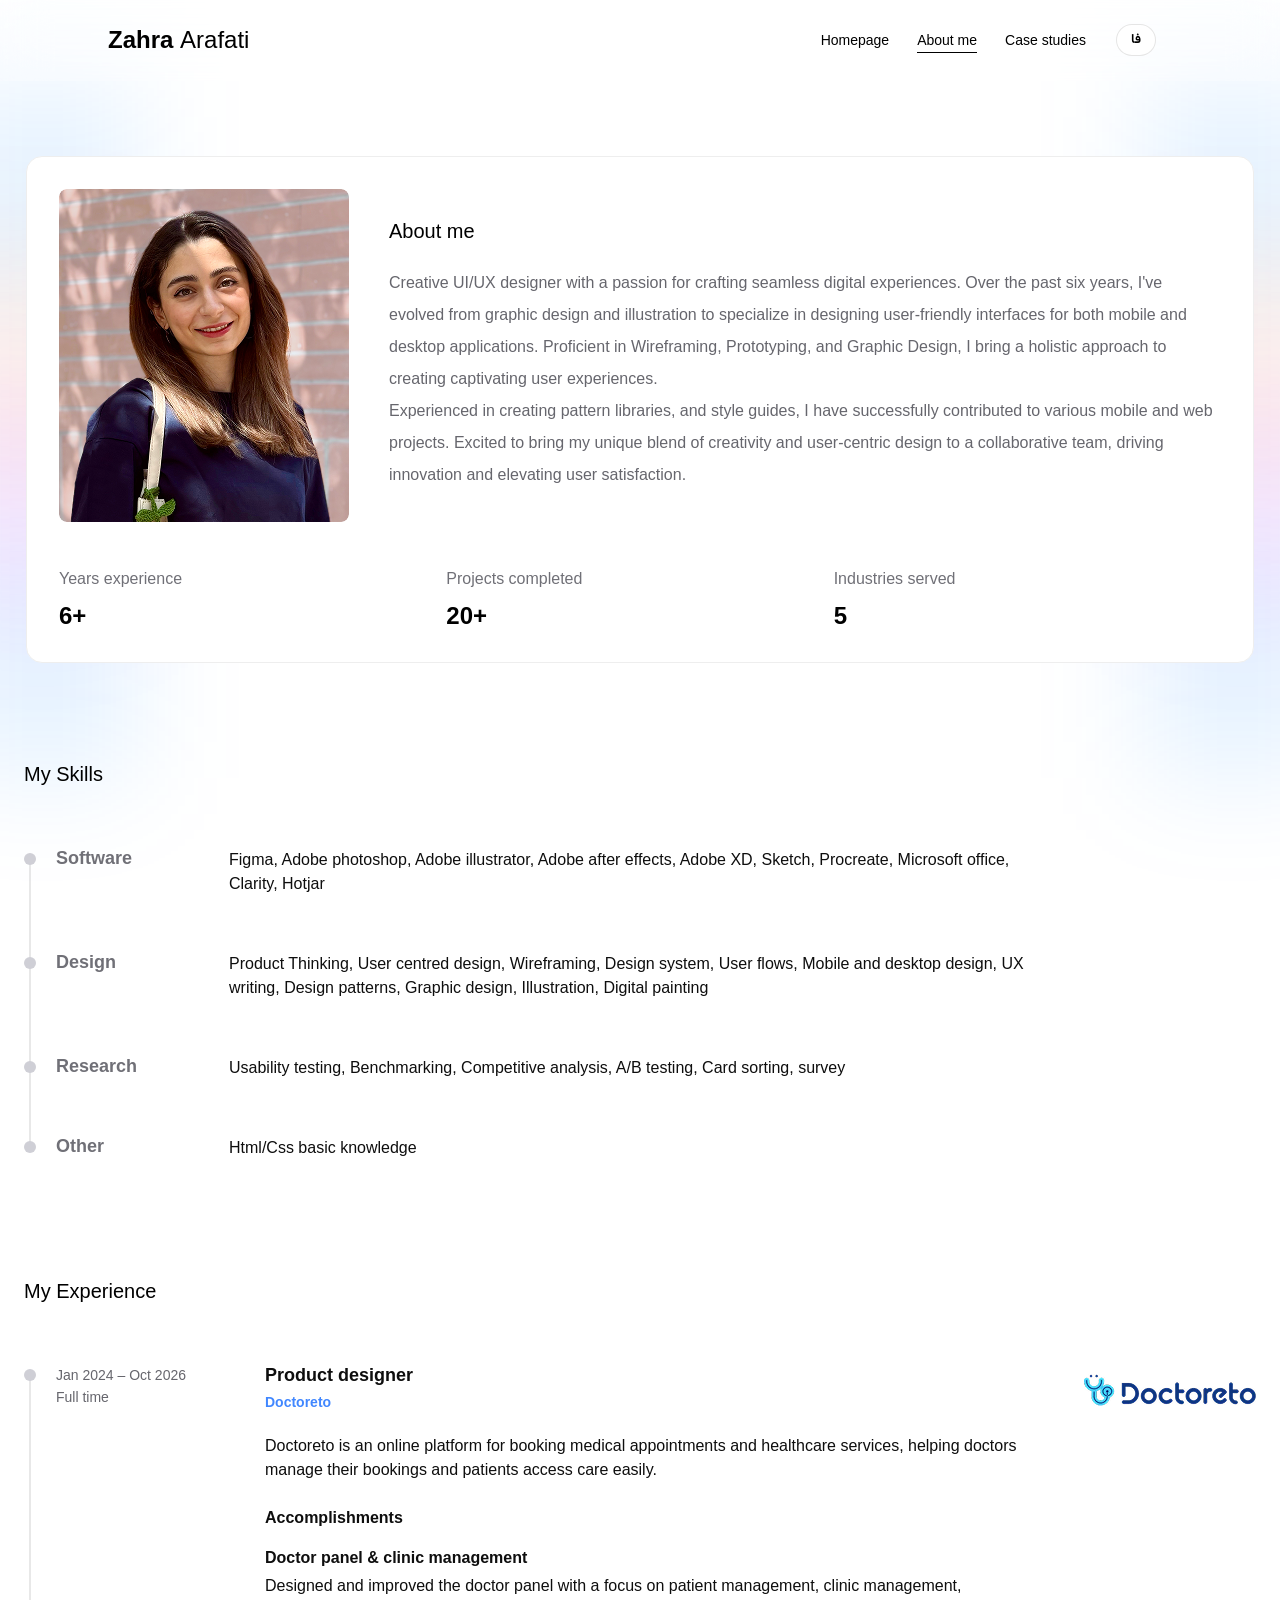
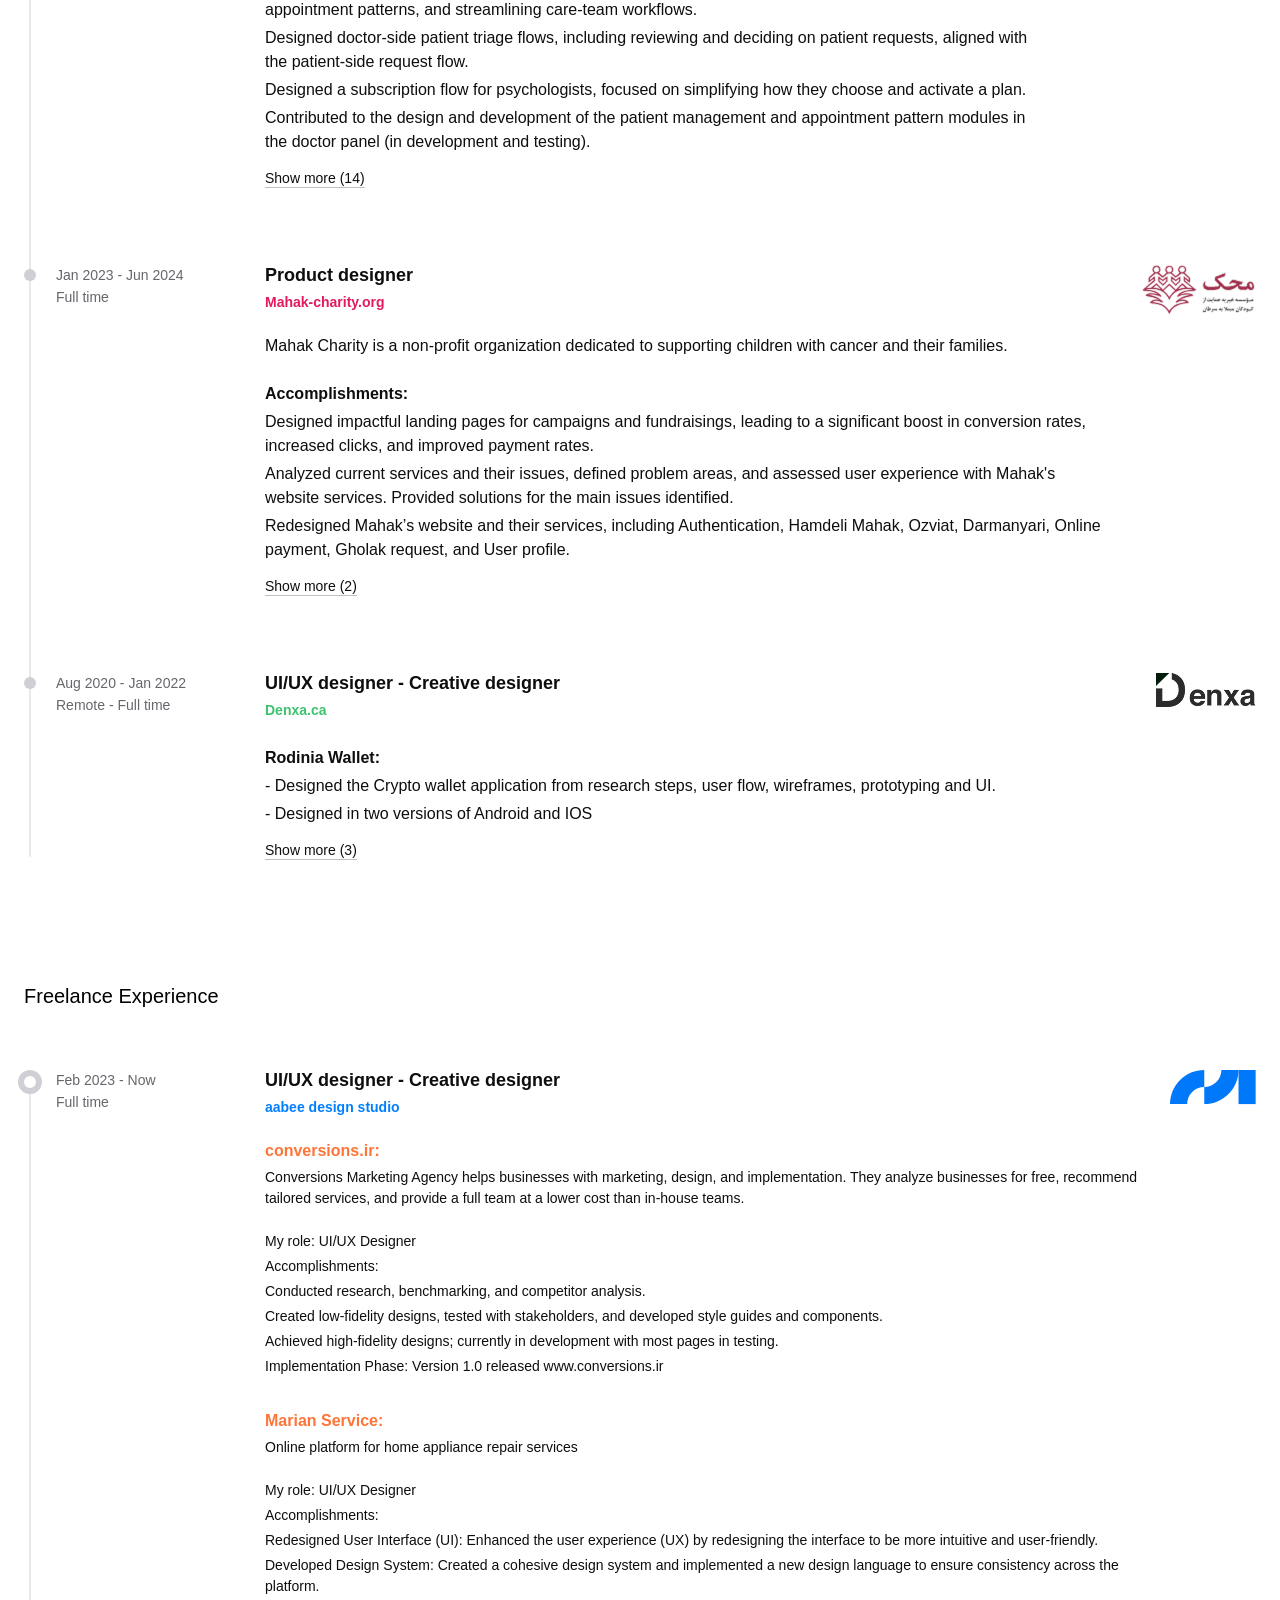
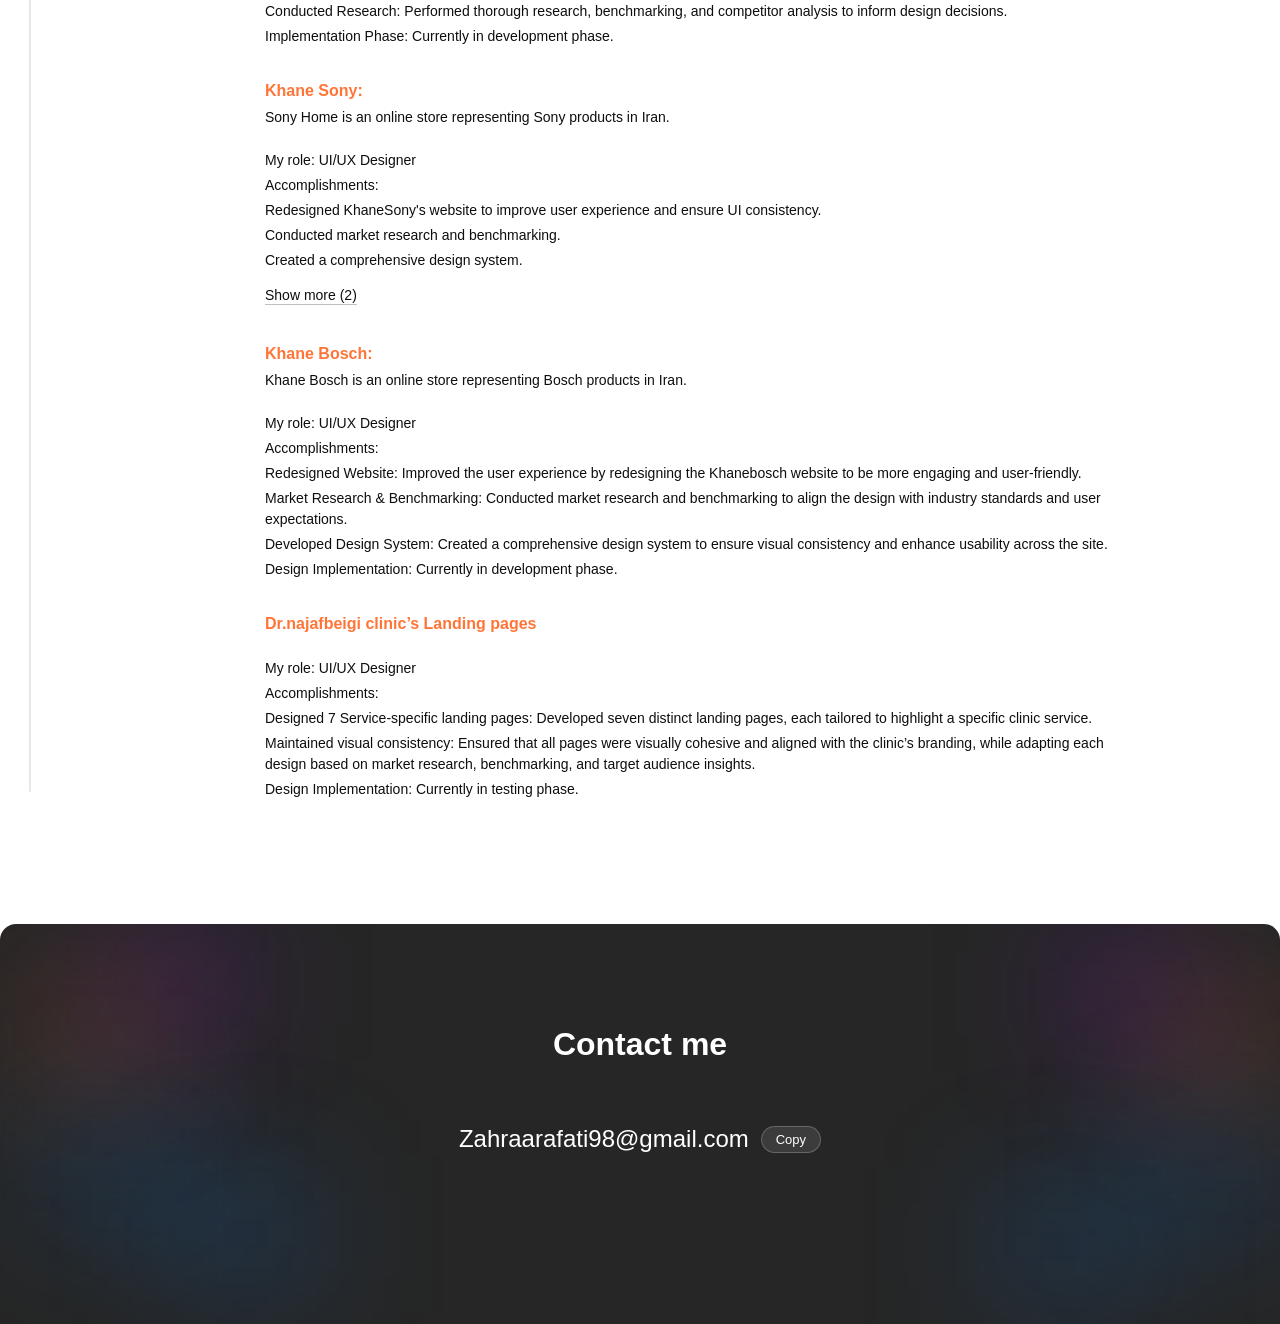
==== about.html @ ebd77eea "Add files via upload" ====
<!DOCTYPE html>
<html lang="en">
<head>
  <meta charset="UTF-8">
  <meta name="viewport" content="width=device-width, initial-scale=1">
  <title>About me — Zahra Arafati</title>
  <meta name="description" content="Skills, experience and freelance work of Zahra Arafati, product designer and illustrator.">
  <link rel="icon" href="assets/favicon.svg" type="image/svg+xml">
  <meta property="og:type" content="website">
  <meta property="og:url" content="https://byzaru.github.io/about.html">
  <meta property="og:title" content="About me — Zahra Arafati">
  <meta property="og:description" content="Skills, experience and freelance work of Zahra Arafati, product designer and illustrator.">
  <meta property="og:image" content="https://byzaru.github.io/assets/og-image.png">
  <meta property="og:image:width" content="1200">
  <meta property="og:image:height" content="630">
  <meta name="twitter:card" content="summary_large_image">
  <link rel="preconnect" href="https://fonts.googleapis.com">
  <link rel="preconnect" href="https://fonts.gstatic.com" crossorigin>
  <link href="https://fonts.googleapis.com/css2?family=Vazirmatn:wght@300;400;500;700&display=swap" rel="stylesheet">
  <link rel="stylesheet" href="style.css">
</head>
<body data-page="about">
  <div class="bg-orbs" aria-hidden="true">
    <span class="orb orb--purple"></span><span class="orb orb--blue"></span>
    <span class="orb orb--orange"></span><span class="orb orb--green"></span>
  </div>
  <header class="site-header" id="site-header"></header>
  <main id="site-main" class="about-main"></main>
  <footer class="site-footer" id="site-footer"></footer>

  <script src="content.js"></script>
  <script src="main.js"></script>
</body>
</html>
---- style.css ----
/* ===== Tokens ===== */
:root {
  --ink: #000;
  --ink-2: #0e0e0e;
  --muted: #5f5f66;
  --muted-2: #66666d;
  --muted-3: #707077;
  --dark: #262626;
  --blue: #007fff;
  --purple: #8f00ff;
  --orange: #ff7538;
  --green: #3dc26d;
  --container: 1232px;
  --font: "Helvetica Neue", Helvetica, Arial, sans-serif;
  --font-fa: Vazirmatn, Tahoma, sans-serif;

  /* glass surfaces */
  --glass-bg: #fff;
  --glass-border: #eee;
  --glass-shadow: none;
  --glass-blur: none;
  color-scheme: light;
}

*, *::before, *::after { box-sizing: border-box; }
html { scroll-behavior: smooth; scroll-padding-top: 90px; overflow-x: clip; }
::selection { background: rgba(0, 0, 0, .1); }

body {
  margin: 0;
  font-family: var(--font);
  color: var(--ink);
  background: #fff;
  -webkit-font-smoothing: antialiased;
  overflow-x: clip;
}
html[lang="fa"] body { font-family: var(--font-fa); }

img { max-width: 100%; display: block; }
img.img-missing { visibility: hidden; }
a { color: inherit; text-decoration: none; }
p { margin: 0; }
h1, h2, h3, h4 { margin: 0; font-weight: inherit; }
button { font: inherit; }
:focus-visible { outline: 2px solid var(--blue); outline-offset: 3px; border-radius: 6px; }

.container { width: min(var(--container), 100% - 48px); margin-inline: auto; }

/* ===== Colour layer beneath everything ===== */
.bg-orbs { display: none; position: fixed; inset: 0; z-index: -1; overflow: hidden; pointer-events: none; }
.orb {
  position: absolute;
  border-radius: 50%;
  filter: blur(100px);
  opacity: .16;
  animation: drift 26s ease-in-out infinite alternate;
}
.orb--purple { width: 30vw; height: 30vw; max-width: 440px; max-height: 440px; background: #c9a6ff; top: -14vw; inset-inline-start: 22vw; }
.orb--blue   { width: 42vw; height: 42vw; max-width: 620px; max-height: 620px; background: #6fb6ff; top: 8vh; inset-inline-end: -10vw; animation-delay: -6s; }
.orb--orange { width: 34vw; height: 34vw; max-width: 520px; max-height: 520px; background: #ffb28a; bottom: 4vh; inset-inline-start: -8vw; animation-delay: -12s; }
.orb--green  { width: 30vw; height: 30vw; max-width: 460px; max-height: 460px; background: #8fe3b0; bottom: -12vw; inset-inline-end: 18vw; animation-delay: -18s; }
.bg-orbs::after {
  /* fine grain so the blur reads as frosted, not flat */
  content: "";
  position: absolute;
  inset: 0;
  opacity: .025;
  background-image: url("data:image/svg+xml;utf8,<svg xmlns='http://www.w3.org/2000/svg' width='160' height='160'><filter id='n'><feTurbulence type='fractalNoise' baseFrequency='.9' numOctaves='2' stitchTiles='stitch'/></filter><rect width='100%' height='100%' filter='url(%23n)'/></svg>");
}
@keyframes drift {
  0% { translate: 0 0; scale: 1; }
  50% { translate: 4vw 3vh; scale: 1.08; }
  100% { translate: -3vw -2vh; scale: .95; }
}

.glass {
  background: var(--glass-bg);
  border: 1px solid var(--glass-border);
  box-shadow: var(--glass-shadow);
  backdrop-filter: var(--glass-blur);
  -webkit-backdrop-filter: var(--glass-blur);
}

/* Soft colour blobs from the Figma file (10% tints, 55px blur) */
.blob { position: absolute; filter: blur(55px); pointer-events: none; z-index: 0; }
.blob--purple { background: rgba(143, 0, 255, .1); }
.blob--blue   { background: rgba(0, 127, 255, .1); }
.blob--orange { background: rgba(255, 117, 56, .1); }
.hero > .container, .about-main > *:not(.blob) { position: relative; z-index: 1; }

/* ===== Header ===== */
.site-header {
  position: sticky;
  top: 0;
  z-index: 50;
  background: rgba(255, 255, 255, .2);
  backdrop-filter: blur(23px);
  -webkit-backdrop-filter: blur(24px) saturate(140%);
  border-bottom: 1px solid transparent;
  transition: background .3s, box-shadow .3s, border-color .3s;
}
.site-header.is-scrolled {
  background: rgba(255, 255, 255, .92);
  border-bottom-color: rgba(0, 0, 0, .06);
  box-shadow: 0 8px 30px -20px rgba(0, 0, 0, .18);
}
.site-header__inner {
  display: flex;
  align-items: center;
  justify-content: space-between;
  gap: 16px;
  padding: 24px 108px;
  max-width: 1440px;
  margin-inline: auto;
  transition: padding .3s;
}
.site-header.is-scrolled .site-header__inner { padding-top: 14px; padding-bottom: 14px; }
.logo { font-family: Helvetica, Arial, sans-serif; font-size: 24px; font-weight: 700; white-space: nowrap; }
html[lang="fa"] .logo { font-family: var(--font-fa); font-size: 22px; }
.logo__light { font-weight: 300; }

.header-right { display: flex; align-items: center; gap: 16px; }
.nav { display: flex; align-items: center; }
.nav a {
  position: relative;
  padding: 8px 14px;
  font-size: 14px;
  white-space: nowrap;
}
.nav a::after {
  content: "";
  position: absolute;
  inset-inline: 14px;
  bottom: 3px;
  height: 1.5px;
  background: currentColor;
  transform: scaleX(0);
  transform-origin: left;
  transition: transform .3s cubic-bezier(.2, .7, .2, 1);
}
html[dir="rtl"] .nav a::after { transform-origin: right; }
.nav a:hover::after, .nav a[aria-current="page"]::after { transform: scaleX(1); }

.lang-toggle {
  min-width: 40px;
  height: 32px;
  padding: 0 10px;
  border-radius: 99px;
  border: 1px solid rgba(0, 0, 0, .1);
  background: #fff;
  box-shadow: none;
  cursor: pointer;
  font-size: 13px;
  font-weight: 700;
  transition: background .2s;
}
.lang-toggle[lang="fa"] { font-family: var(--font-fa); }
.lang-toggle[lang="en"] { font-family: var(--font); }
.lang-toggle:hover { background: #f4f4f5; }

.socials { display: flex; align-items: center; gap: 20px; }
.socials a { display: block; transition: opacity .2s; }
.socials a:hover { opacity: .6; }
.socials img { width: 32px; height: 32px; }
.socials .icon-linkedin { height: 30.082px; }

/* ===== Buttons ===== */
.btn {
  display: inline-flex;
  align-items: center;
  justify-content: center;
  height: 56px;
  padding: 12px 32px;
  border-radius: 12px;
  font-family: Inter, var(--font);
  font-size: 16px;
  font-weight: 500;
  transition: transform .15s, box-shadow .2s, background .2s;
}
html[lang="fa"] .btn { font-family: var(--font-fa); }
.btn:hover { transform: translateY(-1px); }
.btn--dark { background: var(--dark); color: #fff; }
.btn--dark:hover { background: #000; }
.btn--glass {
  color: #000;
  border: 1px solid rgba(0, 0, 0, .85);
  background: #fff;
}
.btn--glass:hover { background: #f5f5f5; }

/* ===== Hero ===== */
.hero { position: relative; padding: 119px 0 110px; }
.hero__inner { display: flex; justify-content: space-between; gap: 40px; }
.hero__text { max-width: 813px; display: flex; flex-direction: column; gap: 40px; }
.hero__title { font-size: 32px; font-weight: 500; line-height: 1.5; max-width: 560px; }
.hero__desc { font-size: 21px; font-weight: 500; line-height: 1.8; color: var(--muted); }
html[lang="fa"] .hero__title { font-weight: 700; line-height: 1.7; }
html[lang="fa"] .hero__desc { font-size: 19px; font-weight: 400; line-height: 2; }
.hero__actions { display: flex; gap: 26px; flex-wrap: wrap; }

/* Skill bubbles */
.bubbles { position: relative; flex: 0 0 420px; height: 340px; }
.bubble-wrap {
  position: absolute;
  transition: transform .6s cubic-bezier(.2, .7, .2, 1);
  animation: pop .7s cubic-bezier(.3, 1.4, .5, 1) both;
  animation-delay: calc(450ms + var(--i) * 110ms);
}
.bubble {
  position: relative;
  display: inline-flex;
  align-items: center;
  gap: 10px;
  padding: 10px 18px 10px 14px;
  border-radius: 99px;
  background: #fff;
  color: #1a1a1a;
  border: 1px solid rgba(0, 0, 0, .08);
  box-shadow: 0 1px 2px rgba(0, 0, 0, .04), 0 10px 24px -14px rgba(0, 0, 0, .18);
  font-size: 14px;
  font-weight: 500;
  line-height: 1.5;
  white-space: nowrap;
  animation: float 7s ease-in-out infinite;
  animation-delay: calc(var(--i, 0) * -1.7s);
  transition: border-color .25s, box-shadow .25s;
}
.bubble::before {
  content: "";
  width: 8px;
  height: 8px;
  border-radius: 50%;
  background: var(--c, #1a1a1a);
  flex: none;
}
.bubble:hover { border-color: rgba(0, 0, 0, .18); box-shadow: 0 1px 2px rgba(0, 0, 0, .04), 0 14px 30px -14px rgba(0, 0, 0, .25); }
.bubble--blue   { --c: var(--blue); }
.bubble--purple { --c: var(--purple); }
.bubble--orange { --c: var(--orange); }
.bubble--green  { --c: var(--green); }

@keyframes float { 0%, 100% { transform: translateY(0); } 50% { transform: translateY(-5px); } }
@keyframes pop { from { opacity: 0; scale: .6; } to { opacity: 1; scale: 1; } }

.reveal { animation: rise .8s cubic-bezier(.2, .7, .2, 1) both; animation-delay: calc(80ms + var(--d, 0) * 120ms); }
@keyframes rise { from { opacity: 0; transform: translateY(16px); } to { opacity: 1; transform: none; } }

/* ===== Section titles ===== */
.section-title { font-size: 32px; font-weight: 700; line-height: 1.5; }
.section-head { display: flex; align-items: baseline; justify-content: space-between; gap: 24px; flex-wrap: wrap; margin-bottom: 40px; }
.section-intro { font-size: 17px; color: var(--muted); }

/* ===== Case studies ===== */
.projects { padding-bottom: 140px; }
.projects .section-head { margin-bottom: 40px; }
.project-list { display: grid; grid-template-columns: repeat(2, minmax(0, 1fr)); gap: 24px; }

.cs-card {
  --accent: #007fff;
  position: relative;
  display: flex;
  flex-direction: column;
  gap: 20px;
  padding: 10px 10px 24px;
  background: #fff;
  border: 1px solid #eee;
  border-radius: 20px;
  color: inherit;
  transition: transform .45s cubic-bezier(.2, .7, .2, 1), box-shadow .45s, border-color .3s;
}
.cs-card:hover {
  transform: translateY(-4px);
  border-color: #e4e4e7;
  box-shadow: 0 24px 48px -28px rgba(0, 0, 0, .22);
}

/* media: tinted stage with the page screenshot rising from the bottom */
.cs-media {
  position: relative;
  aspect-ratio: 4 / 3;
  border-radius: 14px;
  overflow: hidden;
  background:
    radial-gradient(60% 70% at 85% 0%, color-mix(in srgb, var(--accent) 16%, transparent), transparent 70%),
    radial-gradient(50% 60% at 0% 100%, color-mix(in srgb, var(--accent) 10%, transparent), transparent 70%),
    color-mix(in srgb, var(--accent) 5%, #fafafa);
}
.cs-shot {
  position: absolute;
  inset-inline: 14%;
  bottom: 0;
  height: 84%;
  border-radius: 10px 10px 0 0;
  overflow: hidden;
  box-shadow: 0 -2px 0 rgba(255, 255, 255, .6), 0 18px 40px -18px color-mix(in srgb, var(--accent) 45%, rgba(0, 0, 0, .35));
  transition: transform .5s cubic-bezier(.2, .7, .2, 1);
  /* skeleton shown until a screenshot is uploaded */
  background:
    linear-gradient(#ededf0, #ededf0) 22px 24px / 34% 10px no-repeat,
    linear-gradient(#f3f3f5, #f3f3f5) 22px 48px / 68% 7px no-repeat,
    linear-gradient(#f3f3f5, #f3f3f5) 22px 63px / 52% 7px no-repeat,
    linear-gradient(color-mix(in srgb, var(--accent) 14%, #fff), color-mix(in srgb, var(--accent) 14%, #fff)) 22px 92px / calc(100% - 44px) 46% no-repeat,
    linear-gradient(#f3f3f5, #f3f3f5) 22px calc(92px + 46% + 18px) / 40% 7px no-repeat,
    #fff;
}
.cs-shot img {
  width: 100%;
  height: 100%;
  object-fit: cover;
  object-position: top;
  transition: object-position 6s cubic-bezier(.45, 0, .2, 1);
}
.cs-card:hover .cs-shot { transform: translateY(-6px); }
.cs-card:hover .cs-shot img { object-position: bottom; }

.cs-logo {
  position: absolute;
  top: 14px;
  inset-inline-start: 14px;
  display: flex;
  align-items: center;
  height: 34px;
  padding: 0 12px;
  border-radius: 99px;
  background: rgba(255, 255, 255, .85);
  backdrop-filter: blur(8px);
  -webkit-backdrop-filter: blur(8px);
  border: 1px solid rgba(0, 0, 0, .05);
}
.cs-logo img { height: 18px; width: auto; }
.cs-logo:has(img.img-missing) { display: none; }

.cs-body { display: flex; flex-direction: column; gap: 10px; padding: 0 14px; }
.cs-meta { display: flex; align-items: center; gap: 8px; font-size: 13px; color: var(--muted-2); }
.cs-meta::before { content: ""; width: 6px; height: 6px; border-radius: 50%; background: var(--accent); }
.cs-title-row { display: flex; align-items: flex-start; justify-content: space-between; gap: 16px; }
.cs-title { font-size: 20px; font-weight: 700; line-height: 1.35; color: var(--ink-2); }
.cs-desc { font-size: 15px; line-height: 1.6; color: var(--muted); }
html[lang="fa"] .cs-desc { line-height: 1.95; }

.cs-arrow {
  flex: none;
  display: grid;
  place-items: center;
  width: 40px;
  height: 40px;
  border-radius: 50%;
  border: 1px solid #e6e6e9;
  color: var(--ink-2);
  transition: background .3s, color .3s, border-color .3s, transform .45s cubic-bezier(.2, .7, .2, 1);
}
.cs-arrow svg { width: 16px; height: 16px; transform: rotate(-45deg); transition: transform .45s cubic-bezier(.2, .7, .2, 1); }
html[dir="rtl"] .cs-arrow svg { transform: rotate(-135deg) scaleY(-1); }
.cs-card:hover .cs-arrow { background: var(--dark); border-color: var(--dark); color: #fff; }
.cs-card:hover .cs-arrow svg { transform: rotate(0deg); }
html[dir="rtl"] .cs-card:hover .cs-arrow svg { transform: rotate(180deg); }

.cs-tags { display: flex; flex-wrap: wrap; gap: 6px; margin-top: 6px; }
.cs-tags span {
  font-size: 12px;
  line-height: 1;
  padding: 7px 11px;
  border-radius: 99px;
  background: #f5f5f6;
  color: #4a4a50;
}
.cs-soon { font-size: 12px; color: var(--muted-2); white-space: nowrap; padding-top: 4px; }

/* Whole card clickable through the title's action */
.cs-open {
  all: unset;
  cursor: pointer;
  color: inherit;
}
.cs-open::after { content: ""; position: absolute; inset: 0; border-radius: 20px; z-index: 2; }
.cs-open:focus-visible { outline: none; }
.cs-card:has(.cs-open:focus-visible) { outline: 2px solid var(--blue); outline-offset: 3px; }
.cs-card:not(.is-clickable) { cursor: default; }
.cs-card:not(.is-clickable):hover { transform: none; box-shadow: none; }
.cs-card:not(.is-clickable):hover .cs-shot img { object-position: top; }

/* ===== Case study modal ===== */
html.cm-open { overflow: hidden; }
.case-modal {
  --accent: #007fff;
  width: min(1040px, 100vw - 48px);
  height: calc(100vh - 48px);
  height: calc(100dvh - 48px);
  max-width: none;
  max-height: none;
  margin: auto;
  padding: 0;
  border: 0;
  border-radius: 20px;
  background: #fff;
  color: var(--ink);
  overflow: hidden;
  box-shadow: 0 40px 120px -30px rgba(0, 0, 0, .35);
}
.case-modal[open] { display: flex; flex-direction: column; animation: cm-in .45s cubic-bezier(.2, .7, .2, 1); }
.case-modal::backdrop { background: rgba(20, 20, 22, .42); backdrop-filter: blur(6px); -webkit-backdrop-filter: blur(6px); }
@keyframes cm-in { from { opacity: 0; transform: translateY(28px); } to { opacity: 1; transform: none; } }

.cm-bar {
  flex: none;
  display: flex;
  align-items: center;
  justify-content: space-between;
  gap: 16px;
  padding: 14px 20px 14px 28px;
  border-bottom: 1px solid #f0f0f2;
}
html[dir="rtl"] .cm-bar { padding: 14px 28px 14px 20px; }
.cm-bar-title { font-size: 14px; font-weight: 500; color: var(--muted); overflow: hidden; text-overflow: ellipsis; white-space: nowrap; }
.cm-close {
  flex: none;
  display: grid;
  place-items: center;
  width: 36px;
  height: 36px;
  border-radius: 50%;
  border: 1px solid #e6e6e9;
  background: #fff;
  color: var(--ink-2);
  cursor: pointer;
  transition: background .2s;
}
.cm-close svg { width: 14px; height: 14px; }
.cm-close:hover { background: #f4f4f5; }
.cm-scroll { flex: 1; overflow-y: auto; overscroll-behavior: contain; }
.cm-content { max-width: 880px; margin-inline: auto; padding: 48px 40px 64px; }

.cm-hero { display: flex; flex-direction: column; gap: 14px; margin-bottom: 40px; }
.cm-hero .cs-meta::before { background: var(--accent); }
.cm-hero h2 { font-size: 36px; font-weight: 700; line-height: 1.2; color: var(--ink-2); }
html[lang="fa"] .cm-hero h2 { line-height: 1.5; }
.cm-summary { font-size: 19px; line-height: 1.6; color: var(--muted); max-width: 680px; }
html[lang="fa"] .cm-summary { font-size: 17px; line-height: 2; }
.cm-facts {
  display: grid;
  grid-template-columns: repeat(auto-fit, minmax(150px, 1fr));
  gap: 20px;
  margin: 16px 0 0;
  padding-top: 24px;
  border-top: 1px solid #eee;
}
.cm-facts div { display: flex; flex-direction: column; gap: 6px; }
.cm-facts dt { font-size: 13px; color: var(--muted-2); }
.cm-facts dd { margin: 0; font-size: 15px; font-weight: 500; line-height: 1.5; }

.cm-cover {
  border-radius: 16px;
  overflow: hidden;
  aspect-ratio: 16 / 10;
  margin-bottom: 56px;
  padding: 28px 28px 0;
  background:
    radial-gradient(60% 70% at 85% 0%, color-mix(in srgb, var(--accent) 16%, transparent), transparent 70%),
    color-mix(in srgb, var(--accent) 5%, #fafafa);
}
.cm-cover img { width: 100%; height: 100%; object-fit: cover; object-position: top; border-radius: 10px 10px 0 0; box-shadow: 0 18px 40px -18px rgba(0, 0, 0, .3); }

.cm-block {
  display: grid;
  grid-template-columns: 200px minmax(0, 1fr);
  gap: 40px;
  padding: 40px 0;
  border-top: 1px solid #f0f0f2;
}
.cm-block h3 {
  position: sticky;
  top: 0;
  align-self: start;
  display: flex;
  align-items: center;
  gap: 10px;
  font-size: 15px;
  font-weight: 700;
  line-height: 1.5;
  color: var(--ink-2);
}
.cm-block h3::before { content: ""; flex: none; width: 8px; height: 8px; border-radius: 50%; background: var(--accent); }
.cm-block-body { display: flex; flex-direction: column; gap: 14px; font-size: 16px; line-height: 1.7; color: #2b2b30; max-width: 640px; }
html[lang="fa"] .cm-block-body { line-height: 2; }
.cm-block-body h4 { font-size: 16px; font-weight: 700; margin-top: 8px; }
.cm-block-body ul { margin: 0; padding-inline-start: 20px; display: flex; flex-direction: column; gap: 6px; }
.cm-block-body li::marker { color: var(--accent); }
.cm-block-body blockquote {
  margin: 4px 0;
  padding: 4px 0;
  padding-inline-start: 18px;
  border-inline-start: 3px solid var(--accent);
  font-size: 18px;
  color: var(--ink-2);
}

.cm-metrics { display: grid; grid-template-columns: repeat(auto-fit, minmax(150px, 1fr)); gap: 12px; margin-top: 6px; }
.cm-metric { display: flex; flex-direction: column; gap: 6px; padding: 18px; border-radius: 14px; background: #f7f7f8; }
.cm-metric strong { font-size: 30px; font-weight: 700; line-height: 1.1; color: var(--ink-2); }
.cm-metric span { font-size: 14px; line-height: 1.5; color: var(--muted); }

.cm-gallery { display: grid; gap: 16px; margin-top: 6px; }
.cm-gallery.is-grid { grid-template-columns: repeat(2, minmax(0, 1fr)); }
.cm-gallery figure { margin: 0; display: flex; flex-direction: column; gap: 8px; }
.cm-gallery img { width: 100%; height: auto; border-radius: 12px; border: 1px solid #eee; }
.cm-gallery figcaption { font-size: 13px; color: var(--muted-2); }

.cm-next {
  display: flex;
  flex-direction: column;
  gap: 4px;
  width: 100%;
  margin-top: 24px;
  padding: 24px 28px;
  text-align: start;
  border: 1px solid #eee;
  border-radius: 16px;
  background: #fff;
  cursor: pointer;
  transition: border-color .2s, background .2s;
}
.cm-next span { font-size: 13px; color: var(--muted-2); }
.cm-next strong { font-size: 20px; color: var(--ink-2); }
.cm-next:hover { border-color: #d9d9de; background: #fafafa; }

@media (max-width: 720px) {
  .case-modal {
    width: 100vw;
    height: 94vh;
    height: 94dvh;
    margin: auto 0 0;
    border-radius: 20px 20px 0 0;
  }
  .case-modal[open] { animation-name: cm-sheet; }
  @keyframes cm-sheet { from { transform: translateY(100%); } to { transform: none; } }
  .cm-content { padding: 28px 20px 48px; }
  .cm-hero h2 { font-size: 28px; }
  .cm-cover { padding: 16px 16px 0; margin-bottom: 32px; }
  .cm-block { grid-template-columns: 1fr; gap: 14px; padding: 28px 0; }
  .cm-block h3 { position: static; }
  .cm-gallery.is-grid { grid-template-columns: 1fr; }
}

/* ===== Illustrations ===== */
.illustrations { padding-bottom: 140px; }
.illu-grid { columns: 3 280px; column-gap: 20px; }
.illu {
  display: block;
  width: 100%;
  margin: 0 0 20px;
  padding: 8px 8px 0;
  border-radius: 18px;
  break-inside: avoid;
  cursor: zoom-in;
  text-align: start;
  color: inherit;
  transition: transform .35s cubic-bezier(.2, .7, .2, 1), box-shadow .35s;
}
.illu:hover { transform: translateY(-3px); box-shadow: 0 20px 44px -22px rgba(0, 0, 0, .22), inset 0 1px 0 rgba(255, 255, 255, .95); }
.illu__frame { display: block; border-radius: 12px; overflow: hidden; }
.illu__frame img { width: 100%; height: auto; transition: transform .6s cubic-bezier(.2, .7, .2, 1); }
.illu:hover .illu__frame img { transform: scale(1.03); }
.illu__title { display: block; padding: 12px 6px 14px; font-size: 14px; font-weight: 500; }

/* placeholder tile until the real image is uploaded */
.illu.is-missing { display: none; }
[hidden] { display: none !important; }
.illu.is-missing .illu__frame {
  aspect-ratio: 4 / 5;
  background:
    #f4f4f5;
}
.illu.is-missing:nth-child(3n+2) .illu__frame { aspect-ratio: 1 / 1; }
.illu.is-missing:nth-child(3n) .illu__frame { aspect-ratio: 3 / 4; }
.illu.is-missing img { display: none; }

.lightbox {
  border: 0;
  padding: 0;
  max-width: min(1100px, 92vw);
  max-height: 92vh;
  background: transparent;
  overflow: visible;
}
.lightbox::backdrop { background: rgba(15, 15, 18, .6); backdrop-filter: blur(18px); -webkit-backdrop-filter: blur(18px); }
.lightbox[open] { animation: lb-in .3s cubic-bezier(.2, .7, .2, 1); }
@keyframes lb-in { from { opacity: 0; scale: .96; } to { opacity: 1; scale: 1; } }
.lightbox figure { margin: 0; }
.lightbox img { max-width: 100%; max-height: 82vh; border-radius: 14px; margin-inline: auto; box-shadow: 0 30px 80px -20px rgba(0, 0, 0, .5); }
.lightbox figcaption { color: #fff; text-align: center; margin-top: 14px; font-size: 15px; }
.lb-btn {
  position: fixed;
  width: 44px;
  height: 44px;
  border-radius: 50%;
  border: 1px solid rgba(255, 255, 255, .4);
  background: rgba(255, 255, 255, .18);
  backdrop-filter: blur(10px);
  -webkit-backdrop-filter: blur(10px);
  color: #fff;
  font-size: 22px;
  line-height: 1;
  cursor: pointer;
}
.lb-btn:hover { background: rgba(255, 255, 255, .32); }
.lb-close { top: 20px; inset-inline-end: 20px; font-size: 16px; }
.lb-prev, .lb-next { top: 50%; translate: 0 -50%; }
.lb-prev { inset-inline-start: 20px; }
.lb-next { inset-inline-end: 20px; }
html[dir="rtl"] .lb-prev, html[dir="rtl"] .lb-next { scale: -1 1; }

/* ===== Services ===== */
.services { background: #f7f7f7; padding: 96px 0 112px; }
.services .section-title { color: #787878; margin-bottom: 40px; }
.services__grid { display: grid; grid-template-columns: repeat(3, 1fr); gap: 20px; }
.service { padding: 32px 28px; border-radius: 16px; }
.service h3 { font-size: 24px; font-weight: 700; line-height: 1.5; margin-bottom: 16px; }
.service p { font-size: 19px; line-height: 1.5; }
html[lang="fa"] .service p { font-size: 17px; line-height: 2; }

/* CV download */
.cv-btn {
  display: inline-flex;
  align-items: center;
  gap: 8px;
  align-self: flex-start;
  height: 40px;
  padding: 0 16px;
  border-radius: 10px;
  border: 1px solid var(--dark);
  font-size: 14px;
  font-weight: 500;
  color: var(--dark);
  transition: background .2s, color .2s;
}
.cv-btn svg { width: 16px; height: 16px; }
.cv-btn:hover { background: var(--dark); color: #fff; }
.cv-btn--dark { align-self: center; margin-bottom: 28px; border-color: rgba(255, 255, 255, .4); color: #fff; }
.cv-btn--dark:hover { background: #fff; color: var(--dark); }

/* ===== Footer ===== */
.site-footer {
  position: relative;
  overflow: hidden;
  background: #262626;
  color: #fff;
  border-radius: 16px 16px 0 0;
  margin-top: -16px;
  min-height: 400px;
  text-align: center;
}
.footer-orb { display: none; position: absolute; border-radius: 50%; filter: blur(80px); opacity: .18; pointer-events: none; }
.footer-orb--a { width: 320px; height: 260px; background: var(--blue); top: -120px; inset-inline-start: 6%; }
.footer-orb--b { width: 300px; height: 240px; background: var(--blue); bottom: -140px; inset-inline-end: 8%; }
.footer-orb--c { width: 260px; height: 200px; background: var(--orange); top: -100px; inset-inline-end: 22%; opacity: .14; }
.site-footer__inner { position: relative; z-index: 1; padding: 96px 0 72px; display: flex; flex-direction: column; align-items: center; }
.site-footer h2 { font-size: 32px; font-weight: 700; line-height: 1.5; margin-bottom: 53px; }
.email-row { display: flex; align-items: center; gap: 12px; margin-bottom: 32px; flex-wrap: wrap; justify-content: center; }
.site-footer .email { font-family: var(--font); font-size: 24px; line-height: 1.5; }
.site-footer .email:hover { text-decoration: underline; text-underline-offset: 4px; }
.copy-btn {
  font-size: 13px;
  color: #fff;
  background: rgba(255, 255, 255, .1);
  border: 1px solid rgba(255, 255, 255, .22);
  border-radius: 99px;
  padding: 5px 14px;
  cursor: pointer;
  transition: background .2s, border-color .2s;
}
.copy-btn:hover { background: rgba(255, 255, 255, .2); }
.copy-btn.is-done { background: var(--green); border-color: var(--green); }
.site-footer .socials img { filter: brightness(0) invert(1); opacity: .8; }

/* ===== About page ===== */
.about-main { position: relative; padding: 75px 0 0; }
.about-card {
  width: min(1228px, 100% - 48px);
  margin-inline: auto;
  border-radius: 16px;
  padding: 32px;
  display: flex;
  flex-direction: column;
  gap: 48px;
}
.about-card__top { display: flex; gap: 40px; align-items: flex-start; }
.about-card__photo { flex: 0 0 290px; height: 333px; border-radius: 8px; overflow: hidden; }
.about-card__photo img { width: 100%; height: 100%; object-fit: cover; }
.about-card__text { padding-top: 30.5px; display: flex; flex-direction: column; gap: 24px; }
.about-card__text h1 { font-size: 20px; font-weight: 500; }
.about-card__text p { font-size: 16px; font-weight: 500; line-height: 32px; color: var(--muted-2); }
html[lang="fa"] .about-card__text p { font-weight: 400; line-height: 2.1; }

.stats { display: grid; grid-template-columns: repeat(3, 1fr); }
.stat { display: flex; flex-direction: column; gap: 14px; }
.stat span { font-size: 16px; font-weight: 500; color: var(--muted-3); }
.stat strong { font-size: 24px; font-weight: 700; }

.block-title { font-size: 20px; font-weight: 500; margin-bottom: 62px; }
html[lang="fa"] .block-title { font-weight: 700; }

/* Timeline */
.timeline { position: relative; display: flex; flex-direction: column; }
.timeline::before, .timeline::after {
  content: "";
  position: absolute;
  inset-inline-start: 5px;
  top: 8px;
  bottom: 8px;
  width: 2px;
  background: rgba(0, 0, 0, .09);
  border-radius: 2px;
}
.timeline::after {
  background: var(--dark);
  transform-origin: top;
  transform: scaleY(var(--progress, 0));
  transition: transform .15s linear;
}
.tl-item {
  position: relative;
  display: grid;
  grid-template-columns: 177px minmax(0, 1fr) auto;
  column-gap: 32px;
  padding-inline-start: 32px;
}
.tl-item::before {
  content: "";
  position: absolute;
  inset-inline-start: 0;
  top: 4px;
  width: 12px;
  height: 12px;
  border-radius: 50%;
  background: #cfcfd6;
  z-index: 1;
  transition: background .3s, box-shadow .3s;
}
.tl-item.is-active::before { background: var(--dark); box-shadow: 0 0 0 4px rgba(0, 0, 0, .06); }

.skills { margin-top: 100px; }
.skills .timeline { gap: 56px; margin-bottom: 120px; }
.skills .tl-item { grid-template-columns: 141px minmax(0, 816px); }
.skills .tl-item::before { top: 5px; }
.skill-label { font-size: 18px; font-weight: 700; color: var(--muted-3); }
.skill-value { font-family: Arial, var(--font); font-size: 16px; line-height: 24px; color: var(--ink-2); }
html[lang="fa"] .skill-value { font-family: var(--font-fa); line-height: 2; }

.experience .timeline { gap: 72px; margin-bottom: 120px; }
.tl-date { font-size: 14px; font-weight: 500; color: var(--muted-2); display: flex; flex-direction: column; gap: 6px; padding-top: 2px; }
.tl-body { display: flex; flex-direction: column; gap: 24px; max-width: 921px; }
.tl-head { display: flex; flex-direction: column; gap: 8px; }
.tl-role { font-size: 18px; font-weight: 700; color: var(--ink-2); }
.tl-company { font-size: 14px; font-weight: 700; }
.tl-text { font-size: 16px; line-height: 1.5; color: var(--ink-2); }
html[lang="fa"] .tl-text { line-height: 1.95; }
.tl-text p + p, .tl-text p + .more, .more p + p { margin-top: 4px; }
.tl-text .gap { height: 1em; }
.tl-text strong { font-weight: 700; }
.tl-text .medium { font-weight: 500; }
.tl-text .subhead { font-weight: 700; margin-top: 16px; }
.tl-text > .subhead:first-child, .tl-text strong + .subhead { margin-top: 4px; }
.tl-text .more { margin-top: 0; }
html[lang="fa"] .tl-text .medium { font-weight: 700; }
.tl-logo { justify-self: end; }
.tl-logo img { width: auto; object-fit: contain; }

.freelance .timeline { margin-bottom: 140px; }
.freelance .tl-item::before {
  inset-inline-start: -6px;
  top: 0;
  width: 24px;
  height: 24px;
  background: #fff;
  border: 6px solid #cfcfd6;
}
.freelance .tl-item.is-active::before { border-color: var(--dark); background: #fff; }
.freelance .tl-text { font-size: 14px; display: flex; flex-direction: column; gap: 32px; }
html[lang="fa"] .freelance .tl-text { font-size: 15px; }
.sub-project h4 { margin: 0 0 4px; font-size: 16px; font-weight: 700; line-height: 1.5; color: var(--orange); }

.more-btn {
  margin-top: 10px;
  font-size: 14px;
  font-weight: 500;
  color: var(--ink-2);
  background: none;
  border: 0;
  padding: 4px 0;
  cursor: pointer;
  text-decoration: underline;
  text-underline-offset: 4px;
  text-decoration-color: rgba(0, 0, 0, .25);
}
.more-btn:hover { text-decoration-color: currentColor; }

/* ===== Responsive ===== */
@media (max-width: 1200px) {
  .site-header__inner { padding: 20px 24px; }
  .bubbles { flex-basis: 380px; transform: scale(.9); transform-origin: top right; }
  html[dir="rtl"] .bubbles { transform-origin: top left; }
}

@media (max-width: 960px) {
  .hero { padding: 64px 0 80px; }
  .hero__inner { flex-direction: column; }
  .bubbles { position: static; height: auto; flex: none; transform: none; display: flex; flex-wrap: wrap; gap: 16px; }
  .bubble-wrap { position: relative; top: auto !important; inset-inline-start: auto !important; transform: none !important; }
  .bubble::after { display: none; }

  .project-list { grid-template-columns: 1fr; }

  .services__grid { grid-template-columns: 1fr; }

  .about-card__top { flex-direction: column; }
  .about-card__photo { flex: none; width: 100%; max-width: 290px; }
  .about-card__text { padding-top: 0; }

  .tl-item, .skills .tl-item { grid-template-columns: 1fr; row-gap: 12px; }
  .tl-logo { justify-self: start; grid-row: 1; }
}

@media (max-width: 720px) {
  .site-header__inner { flex-wrap: wrap; row-gap: 6px; padding: 14px 16px; }
  .site-header.is-scrolled .site-header__inner { padding-top: 10px; padding-bottom: 10px; }
  .header-right { display: contents; }
  .socials--header { display: none; }
  .lang-toggle { order: 2; }
  .nav { order: 3; width: 100%; overflow-x: auto; scrollbar-width: none; margin-inline: -8px; }
  .nav::-webkit-scrollbar { display: none; }
  .nav a { padding: 6px 8px; font-size: 13px; }
  .nav a::after { inset-inline: 8px; }
  .logo { font-size: 19px; }
  .hero__title, .section-title, .site-footer h2 { font-size: 26px; }
  .hero__desc { font-size: 18px; }
  .service p { font-size: 17px; }
  .site-footer .email { font-size: 19px; }
  .stats { gap: 16px; }
  .stat span { font-size: 14px; }
  .illu-grid { columns: 2 150px; column-gap: 12px; }
  .illu { margin-bottom: 12px; border-radius: 14px; }
  .orb { filter: blur(70px); }
}

@media (prefers-reduced-motion: reduce) {
  html { scroll-behavior: auto; }
  .bubble, .bubble-wrap, .reveal, .orb, .lightbox[open] { animation: none; }
  .cs-shot img, .cs-shot, .cs-card, .timeline::after, .illu__frame img { transition: none; }
  .case-modal[open] { animation: none; }
}

/* Admin live preview: skip entrance animations on every edit */
.is-preview .reveal, .is-preview .bubble-wrap { animation: none; }
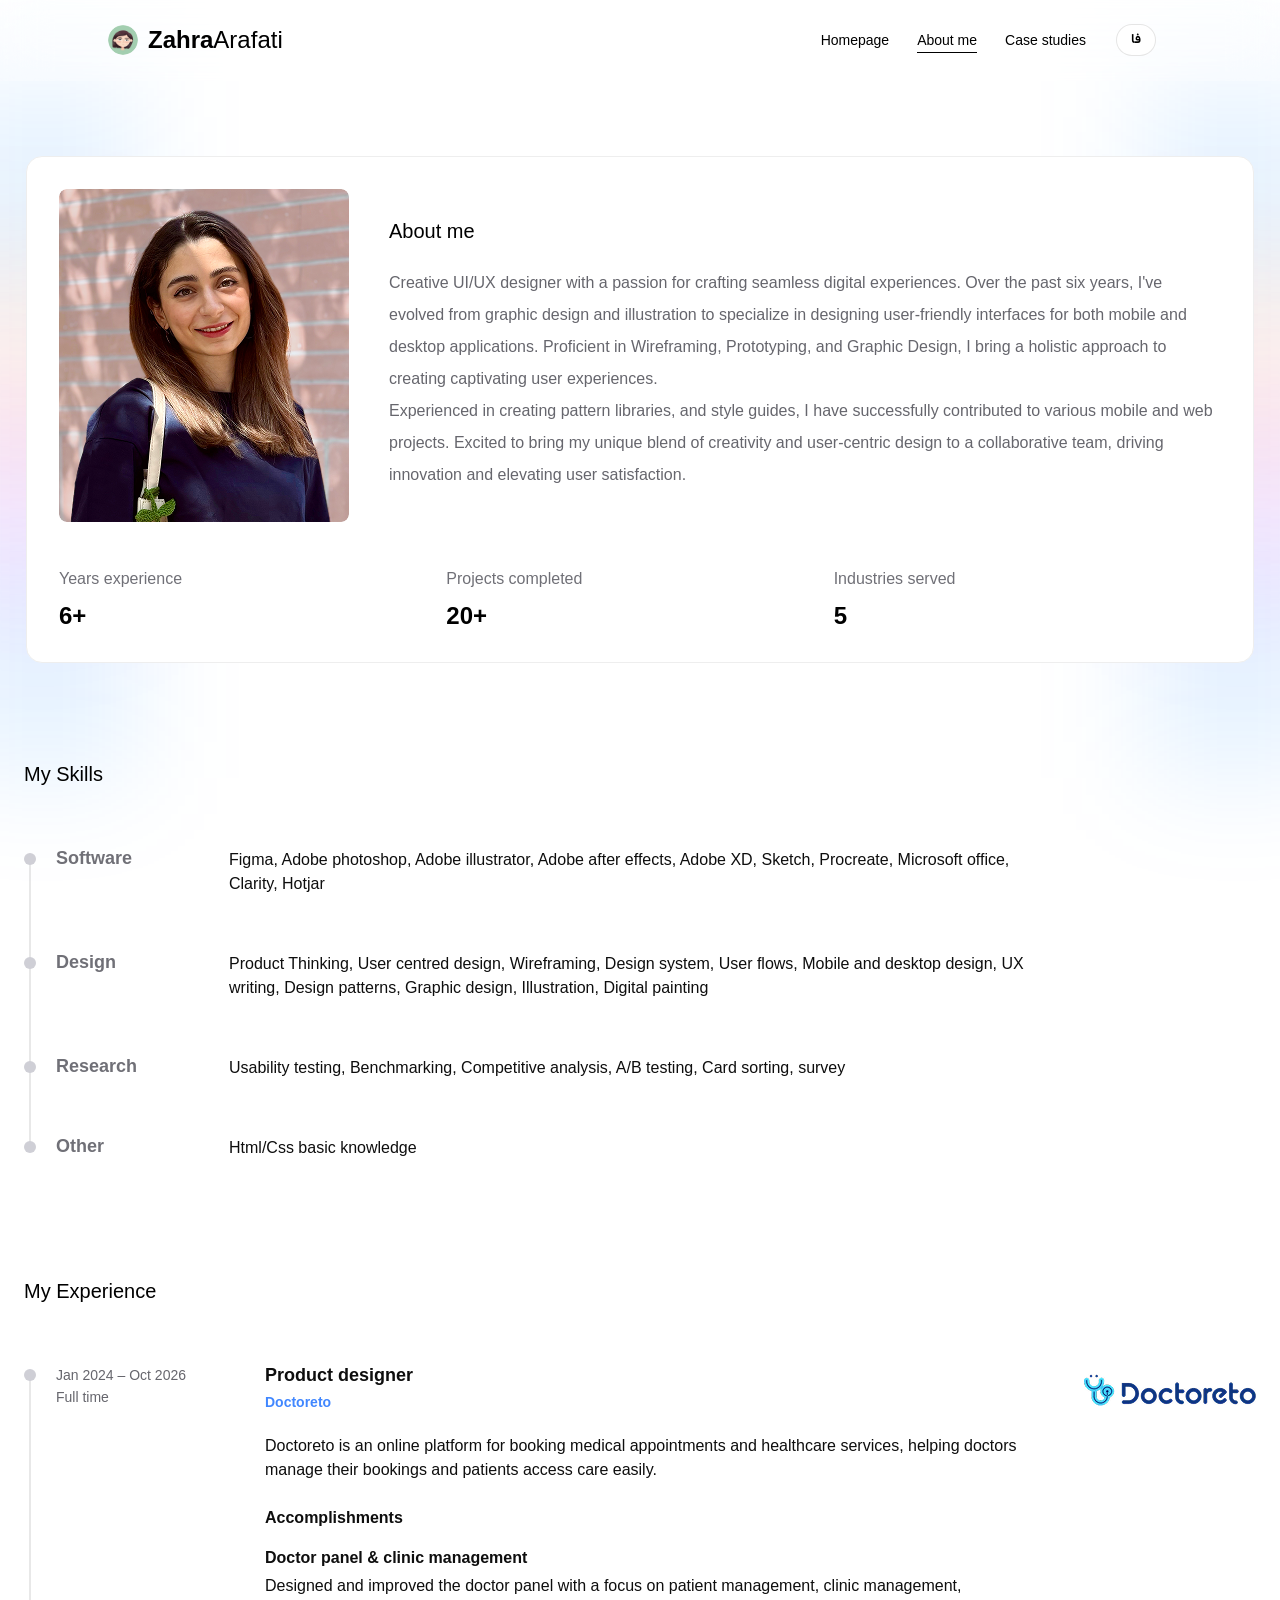
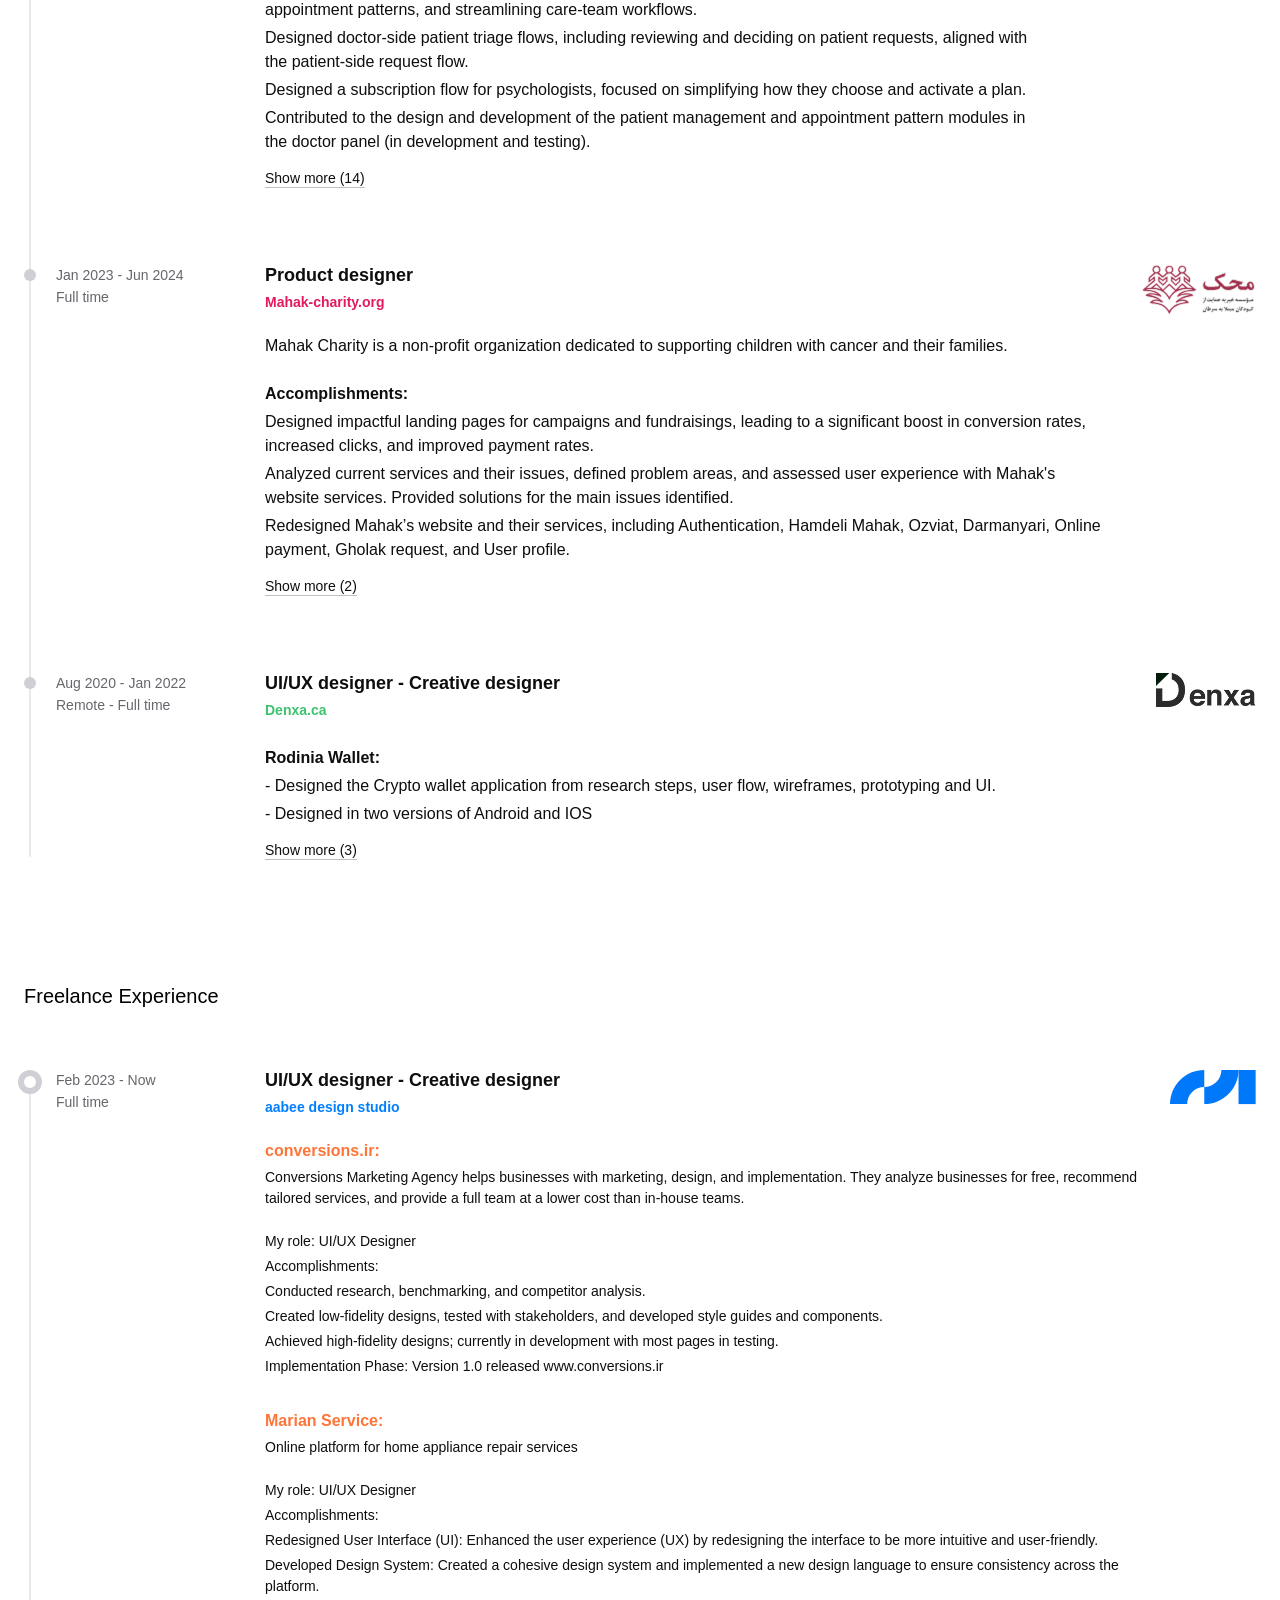
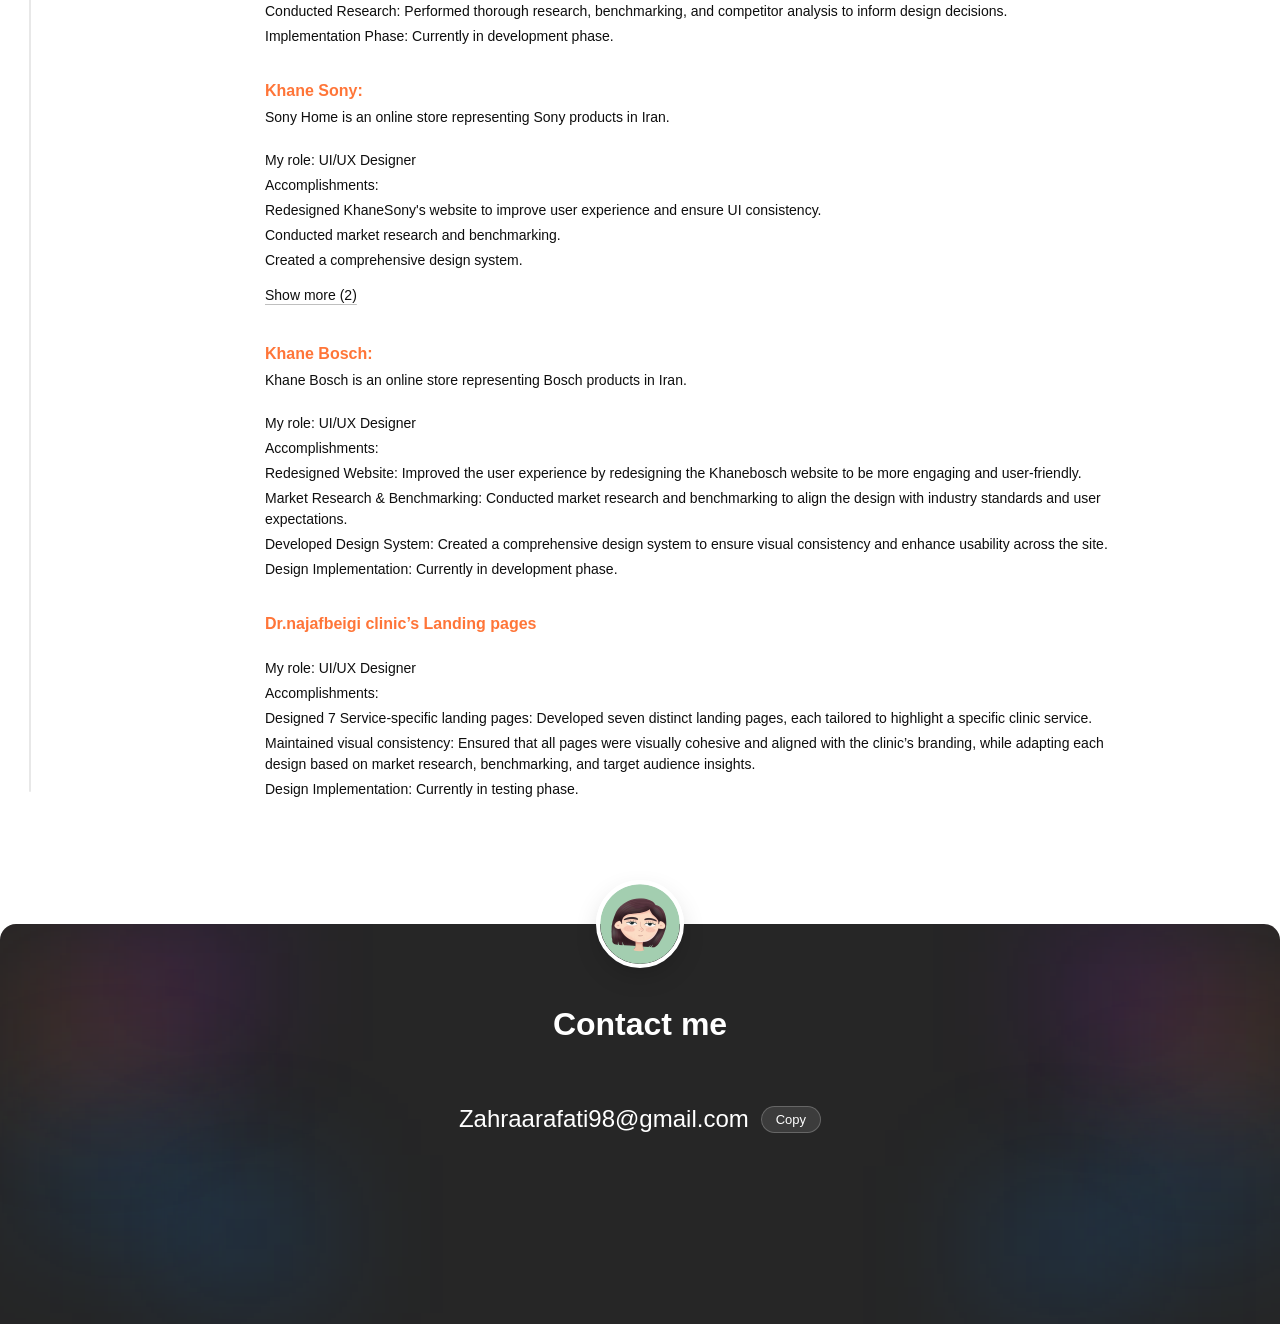
==== commit 07438b43: "Add files via upload" ====
--- a/about.html
+++ b/about.html
@@ -16,7 +16,7 @@
   <meta name="twitter:card" content="summary_large_image">
   <link rel="preconnect" href="https://fonts.googleapis.com">
   <link rel="preconnect" href="https://fonts.gstatic.com" crossorigin>
-  <link href="https://fonts.googleapis.com/css2?family=Vazirmatn:wght@300;400;500;700&display=swap" rel="stylesheet">
+  <link href="https://fonts.googleapis.com/css2?family=Vazirmatn:wght@300;400;500;600;700&display=swap" rel="stylesheet">
   <link rel="stylesheet" href="style.css">
 </head>
 <body data-page="about">
@@ -29,6 +29,7 @@
   <footer class="site-footer" id="site-footer"></footer>
 
   <script src="content.js"></script>
+  <script src="case-layouts.js"></script>
   <script src="main.js"></script>
 </body>
 </html>
--- a/style.css
+++ b/style.css
@@ -118,6 +118,9 @@
 .logo { font-family: Helvetica, Arial, sans-serif; font-size: 24px; font-weight: 700; white-space: nowrap; }
 html[lang="fa"] .logo { font-family: var(--font-fa); font-size: 22px; }
 .logo__light { font-weight: 300; }
+.logo { display: inline-flex; align-items: center; }
+.logo__img { height: 28px; width: auto; max-width: 180px; object-fit: contain; }
+@media (max-width: 720px) { .logo__img { height: 24px; } }
 
 .header-right { display: flex; align-items: center; gap: 16px; }
 .nav { display: flex; align-items: center; }
@@ -245,6 +248,44 @@
 .reveal { animation: rise .8s cubic-bezier(.2, .7, .2, 1) both; animation-delay: calc(80ms + var(--d, 0) * 120ms); }
 @keyframes rise { from { opacity: 0; transform: translateY(16px); } to { opacity: 1; transform: none; } }
 
+/* Illustrated self-portrait */
+.logo__avatar { width: 30px; height: 30px; border-radius: 50%; margin-inline-end: 10px; }
+
+footer.site-footer { overflow: visible; }
+.footer-bg { position: absolute; inset: 0; overflow: hidden; border-radius: inherit; pointer-events: none; }
+.footer-avatar {
+  position: absolute;
+  top: -44px;
+  inset-inline-start: 50%;
+  width: 88px;
+  height: 88px;
+  translate: -50% 0;
+  border-radius: 50%;
+  border: 4px solid #fff;
+  box-shadow: 0 10px 30px -10px rgba(0, 0, 0, .3);
+  z-index: 2;
+}
+html[dir="rtl"] .footer-avatar { translate: 50% 0; }
+.footer-avatar + .site-footer__inner { padding-top: 76px; }
+
+.cm-lock-avatar { position: relative; width: 96px; height: 96px; margin-bottom: 6px; }
+.cm-lock-avatar img { width: 100%; height: 100%; border-radius: 50%; }
+.cm-lock-avatar span {
+  position: absolute;
+  bottom: -2px;
+  inset-inline-end: -2px;
+  display: grid;
+  place-items: center;
+  width: 32px;
+  height: 32px;
+  border-radius: 50%;
+  background: var(--dark);
+  color: #fff;
+  border: 3px solid #fff;
+}
+.cm-lock-avatar span svg { width: 14px; height: 14px; }
+
+
 /* ===== Section titles ===== */
 .section-title { font-size: 32px; font-weight: 700; line-height: 1.5; }
 .section-head { display: flex; align-items: baseline; justify-content: space-between; gap: 24px; flex-wrap: wrap; margin-bottom: 40px; }
@@ -539,6 +580,66 @@
   .cm-block { grid-template-columns: 1fr; gap: 14px; padding: 28px 0; }
   .cm-block h3 { position: static; }
   .cm-gallery.is-grid { grid-template-columns: 1fr; }
+}
+
+/* Password-protected case studies */
+.sr-only { position: absolute; width: 1px; height: 1px; margin: -1px; overflow: hidden; clip: rect(0 0 0 0); white-space: nowrap; }
+.cs-lock {
+  flex: none;
+  display: grid;
+  place-items: center;
+  width: 40px;
+  height: 40px;
+  border-radius: 50%;
+  border: 1px solid #e6e6e9;
+  color: var(--ink-2);
+  transition: background .3s, color .3s, border-color .3s;
+}
+.cs-lock svg { width: 16px; height: 16px; }
+.cs-card:hover .cs-lock { background: var(--dark); border-color: var(--dark); color: #fff; }
+
+.cm-lock {
+  max-width: 440px;
+  margin: 8vh auto 0;
+  display: flex;
+  flex-direction: column;
+  align-items: center;
+  gap: 14px;
+  text-align: center;
+}
+.cm-lock-icon {
+  display: grid;
+  place-items: center;
+  width: 56px;
+  height: 56px;
+  border-radius: 50%;
+  background: color-mix(in srgb, var(--accent) 10%, #fff);
+  color: var(--accent);
+  margin-bottom: 6px;
+}
+.cm-lock-icon svg { width: 24px; height: 24px; }
+.cm-lock h2 { font-size: 28px; font-weight: 700; line-height: 1.3; color: var(--ink-2); }
+.cm-lock > p { font-size: 15px; line-height: 1.7; color: var(--muted); }
+.cm-lock-form { display: flex; gap: 8px; width: 100%; margin-top: 8px; }
+.cm-lock-form input {
+  flex: 1;
+  min-width: 0;
+  height: 48px;
+  padding: 0 16px;
+  border: 1px solid #dcdce0;
+  border-radius: 12px;
+  font: inherit;
+  font-size: 15px;
+  background: #fff;
+}
+.cm-lock-form input:focus { outline: none; border-color: var(--ink-2); box-shadow: 0 0 0 3px rgba(0, 0, 0, .06); }
+.cm-lock-form .btn { height: 48px; padding: 0 22px; border: 0; cursor: pointer; }
+.cm-lock-form .btn:disabled { opacity: .6; cursor: progress; }
+.cm-lock-error { min-height: 1.4em; font-size: 14px; color: #d92d4a; }
+.cm-lock-request { font-size: 14px; color: var(--muted); text-decoration: underline; text-underline-offset: 4px; text-decoration-color: rgba(0, 0, 0, .25); }
+.cm-lock-request:hover { color: var(--ink-2); }
+@media (max-width: 720px) {
+  .cm-lock-form { flex-direction: column; }
 }
 
 /* ===== Illustrations ===== */
@@ -851,3 +952,64 @@
 
 /* Admin live preview: skip entrance animations on every edit */
 .is-preview .reveal, .is-preview .bubble-wrap { animation: none; }
+
+/* ===== Custom case study layout: Online Gholak (1:1 from Figma, scaled to fit) ===== */
+.cm-content.is-custom { max-width: none; padding: 0; }
+.cm-content.is-custom .cm-next { margin: 40px auto 56px; width: calc(100% - 80px); max-width: 800px; }
+.gk { position: relative; width: 100%; overflow: hidden; direction: ltr; --k: 1; height: calc(5285px * var(--k)); }
+.gk-stage {
+  position: absolute; left: 0; top: 0; width: 721px; height: 5285px; overflow: hidden;
+  transform: scale(var(--k)); transform-origin: 0 0;
+  font-family: "IRANYekanX", "Vazirmatn", system-ui, sans-serif; font-style: normal; color: #000;
+}
+.gk-stage p, .gk-stage h2, .gk-stage h3 { margin: 0; }
+.gk-sec { position: absolute; left: 0; width: 721px; overflow: hidden; }
+.gk-bg-down { background: linear-gradient(to bottom, #daf0ff, #fff); }
+.gk-bg-up { background: linear-gradient(to bottom, #fff, #daf0ff); }
+.gk-abs { position: absolute; display: block; max-width: none; }
+.gk-flip-y { transform: scaleY(-1); }
+.gk-flip-x { transform: scaleX(-1); }
+.gk-crop { position: absolute; overflow: hidden; }
+.gk-crop > img { position: absolute; display: block; max-width: none; }
+.gk-cover { position: absolute; inset: 0; width: 100%; height: 100%; max-width: none; object-fit: cover; border-radius: inherit; }
+
+.gk-title { position: absolute; left: 270.5px; top: 403.824px; width: 179px; height: 52px; }
+.gk-title img { display: block; width: 179px; height: 52px; }
+.gk-phone { position: absolute; width: 140px; border-radius: 32px; overflow: hidden; }
+.gk-phone.has-shadow { box-shadow: 9px 17px 36px 0 rgba(0, 0, 0, .15); }
+
+.gk-h {
+  position: absolute; transform: translateX(-50%); white-space: nowrap; text-align: center;
+  font-weight: 700; line-height: normal; color: #ff2e51;
+}
+.gk-h-18 { font-size: 18px; }
+.gk-h-20 { font-size: 20px; height: 21px; }
+.gk-h-25 { font-size: 25px; height: 33px; }
+
+.gk-member { position: absolute; top: 135px; height: 61px; }
+.gk-name, .gk-role { position: absolute; transform: translateX(-50%); white-space: nowrap; text-align: center; line-height: normal; }
+.gk-name { top: 8px; font-size: 16px; font-weight: 700; }
+.gk-role { top: 37px; font-size: 13px; font-weight: 400; }
+.gk-ring { position: absolute; top: 0; width: 61px; height: 61px; }
+.gk-avatar { position: absolute; top: 2px; width: 57px; height: 57px; object-fit: cover; }
+.gk-parsa { position: absolute; left: 162px; top: 0; width: 59px; height: 59px; border-radius: 50%; overflow: hidden; }
+
+.gk-brief {
+  position: absolute; left: 85px; top: 748px; width: 552px; box-sizing: border-box;
+  display: flex; flex-direction: column; align-items: center; gap: 24px;
+  padding: 20px 20px 40px; border-radius: 20px; background: #fff; overflow: hidden;
+}
+.gk-brief-title { font-size: 20px; font-weight: 700; line-height: normal; color: #ff2e51; text-align: center; }
+.gk-brief-body { width: 512px; display: flex; flex-direction: column; gap: 16px; font-size: 10px; line-height: 1.5; text-align: start; }
+.gk-brief-body b { font-weight: 600; color: #ff6582; }
+
+.gk-card { position: absolute; border-radius: 24px; overflow: hidden; }
+.gk-card.is-white { background: #fff; }
+
+.gk-final {
+  position: absolute; left: 83px; top: 48px; width: 555px;
+  display: flex; flex-direction: column; align-items: center; gap: 4px;
+  padding-top: 20px; border-radius: 24px; background: #fff; overflow: hidden;
+}
+.gk-final-title { width: 100%; height: 21px; font-size: 20px; font-weight: 700; line-height: normal; color: #ff2e51; text-align: center; }
+.gk-final-img { position: relative; width: 100%; height: 828px; border-radius: 24px; }
